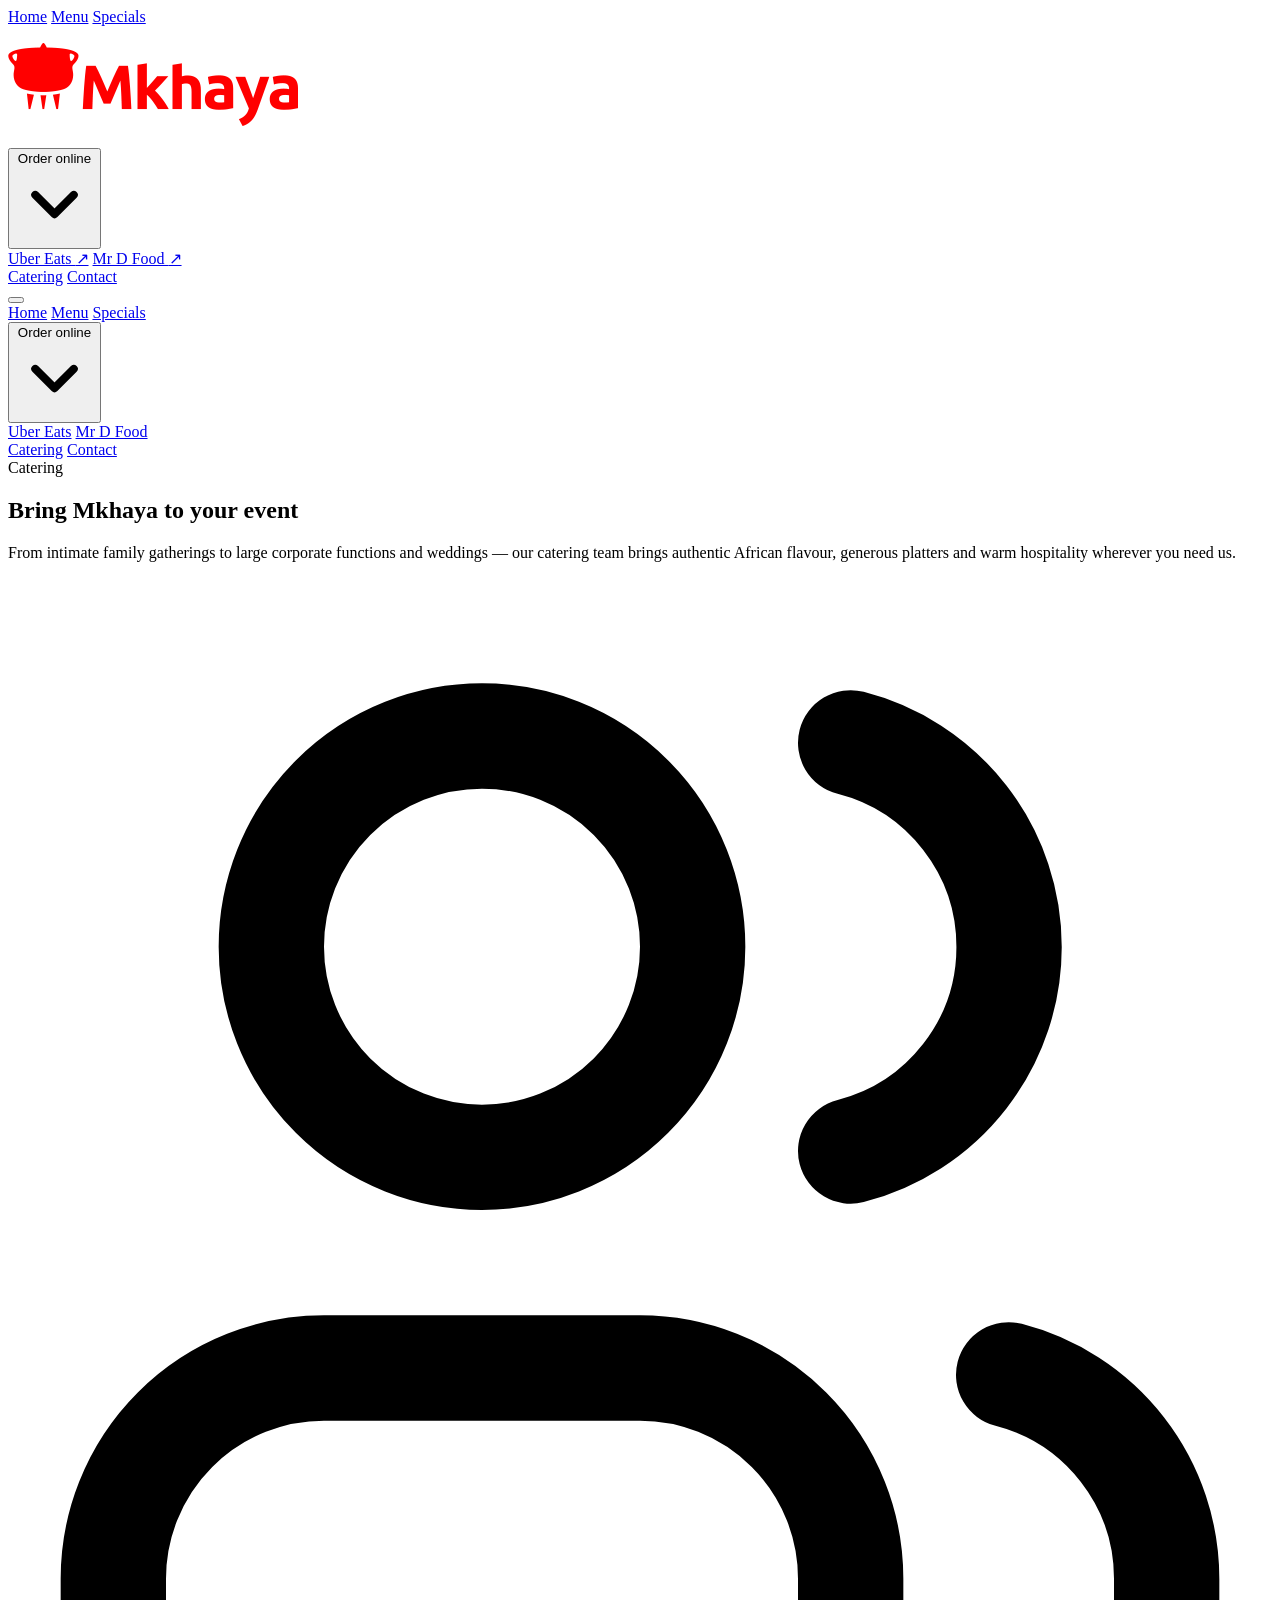
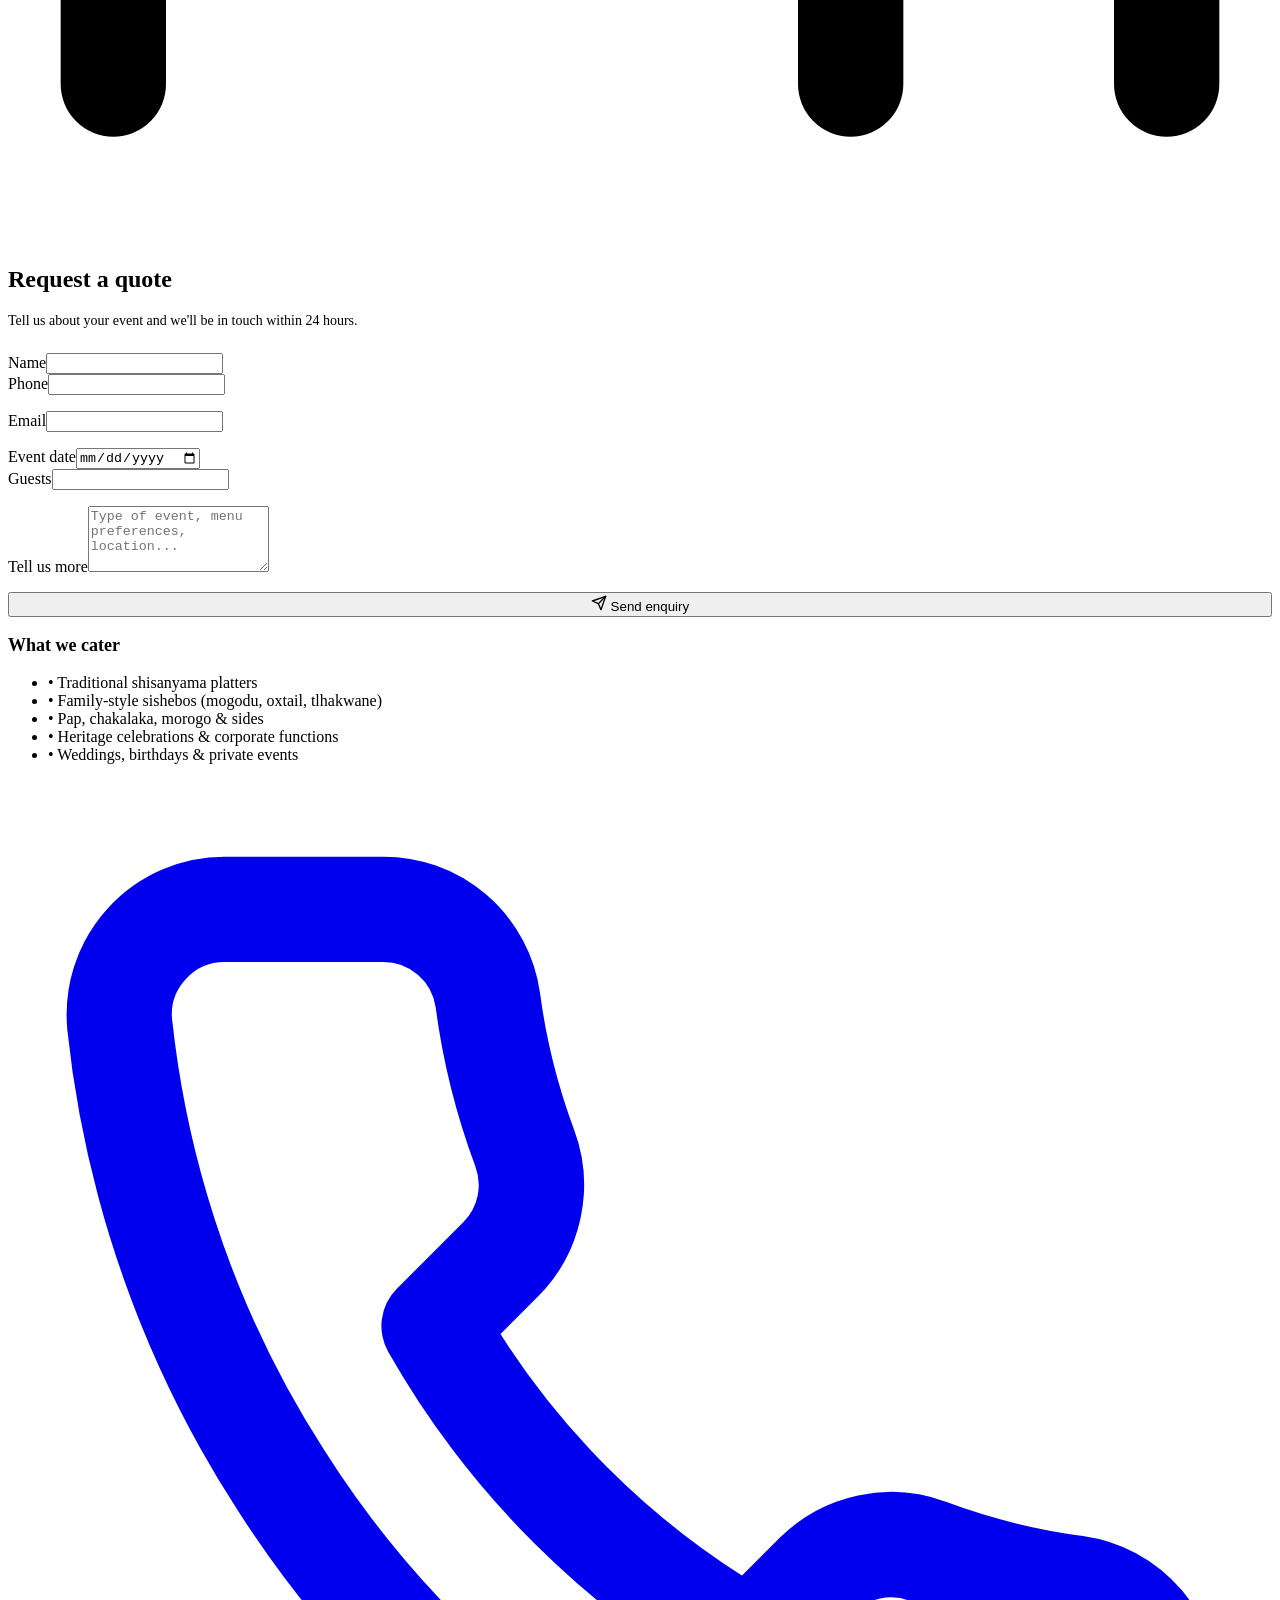
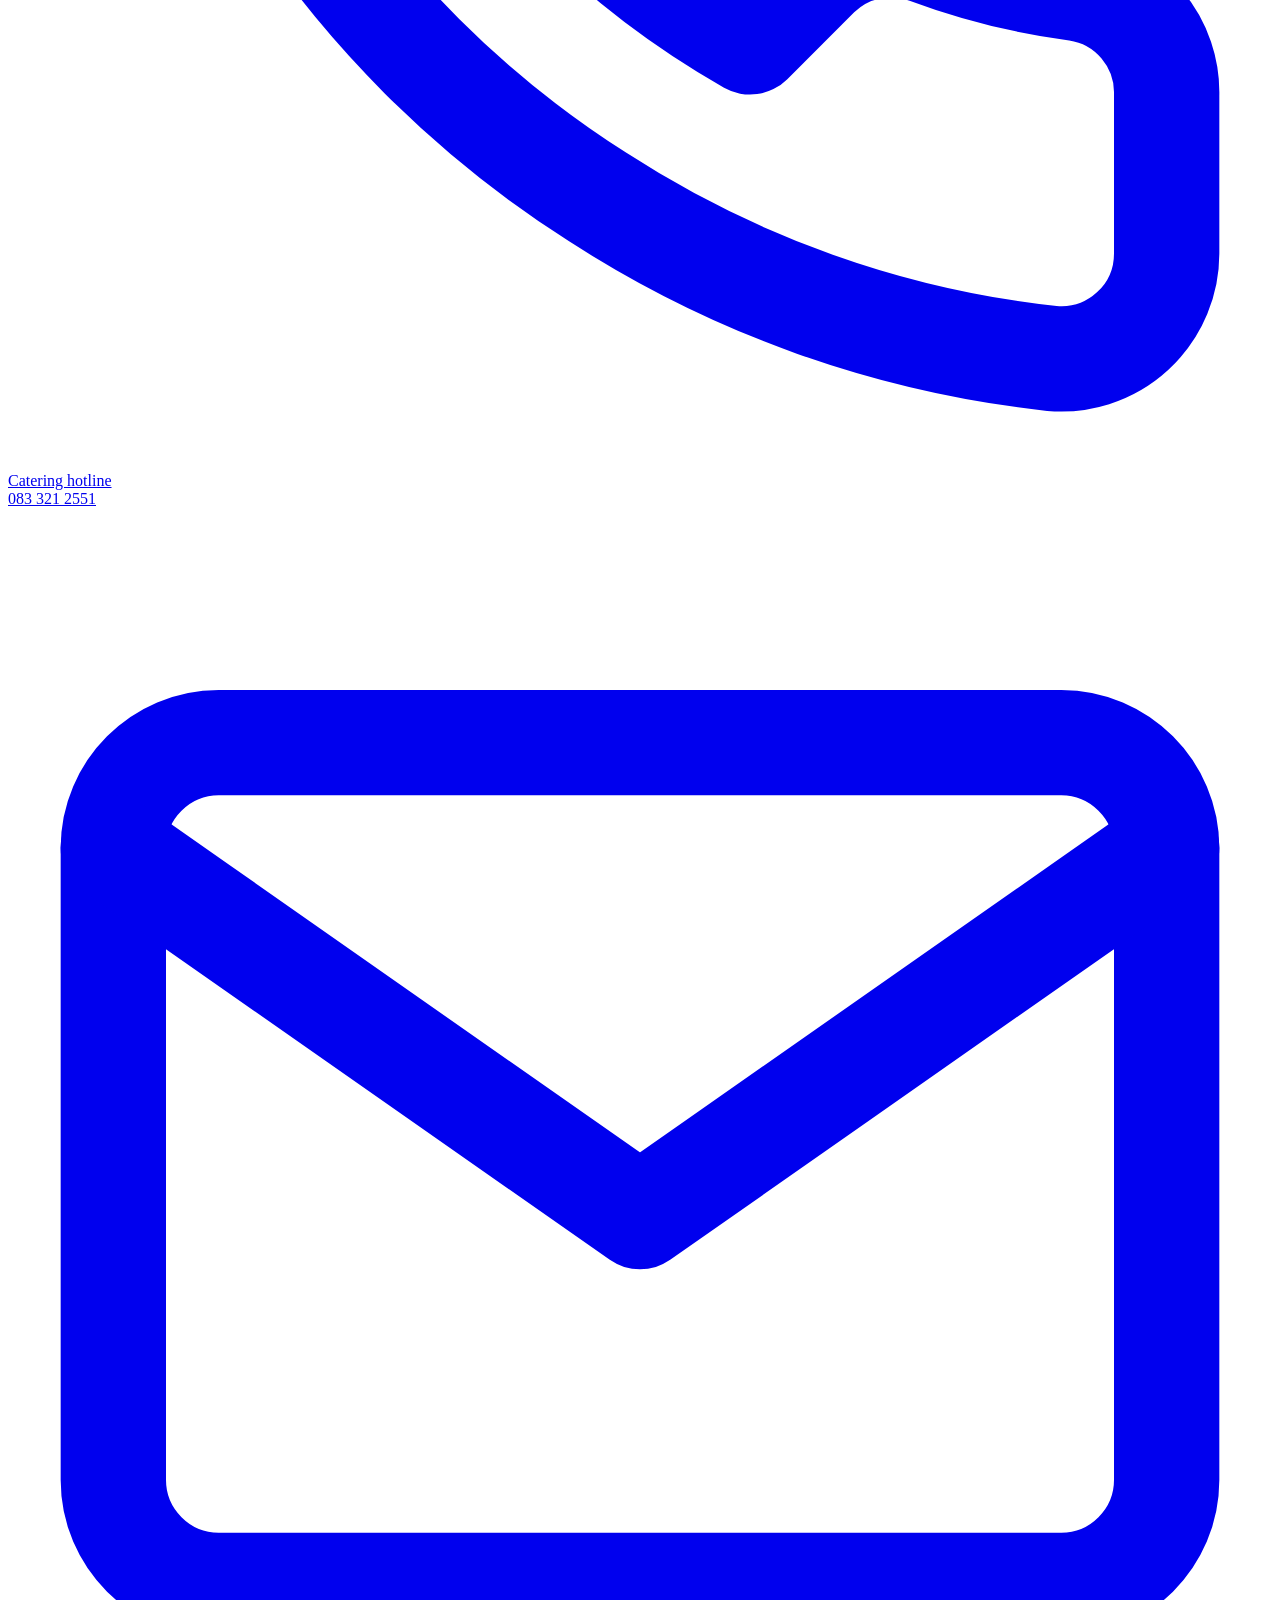
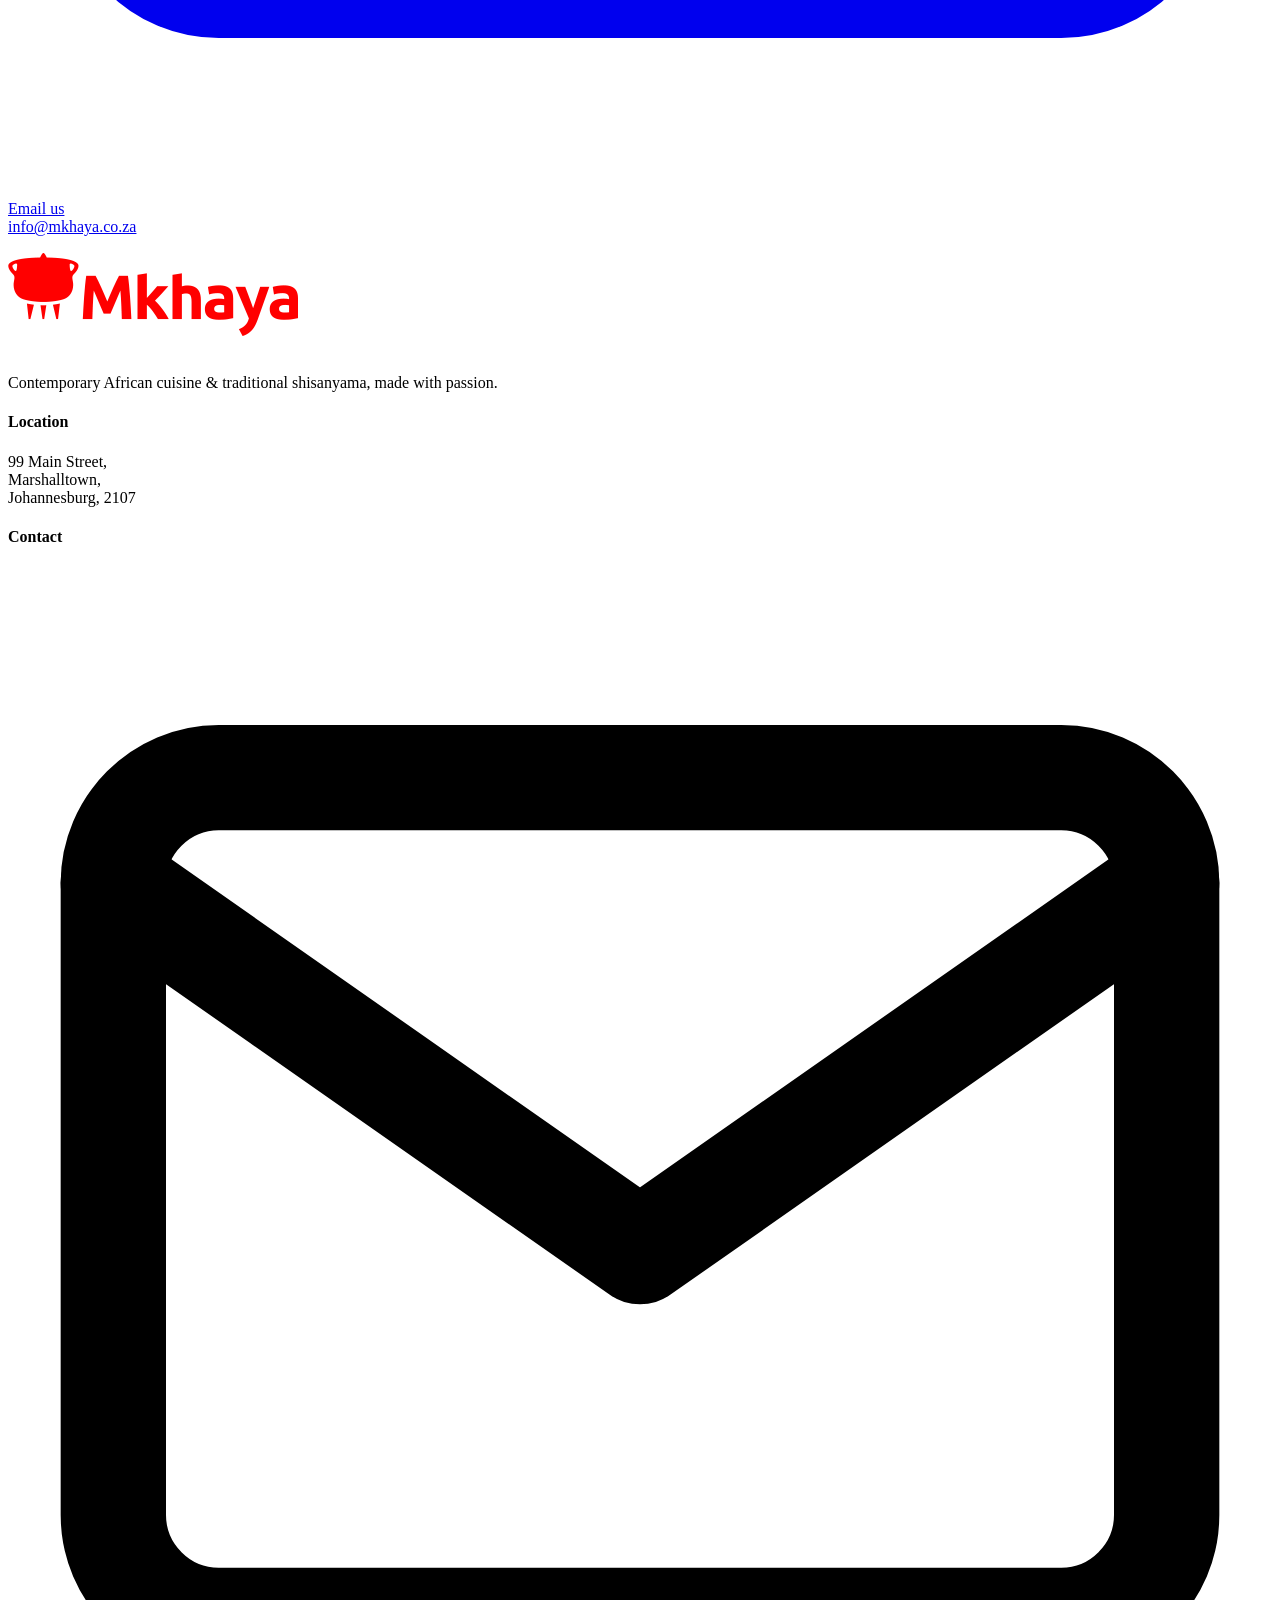
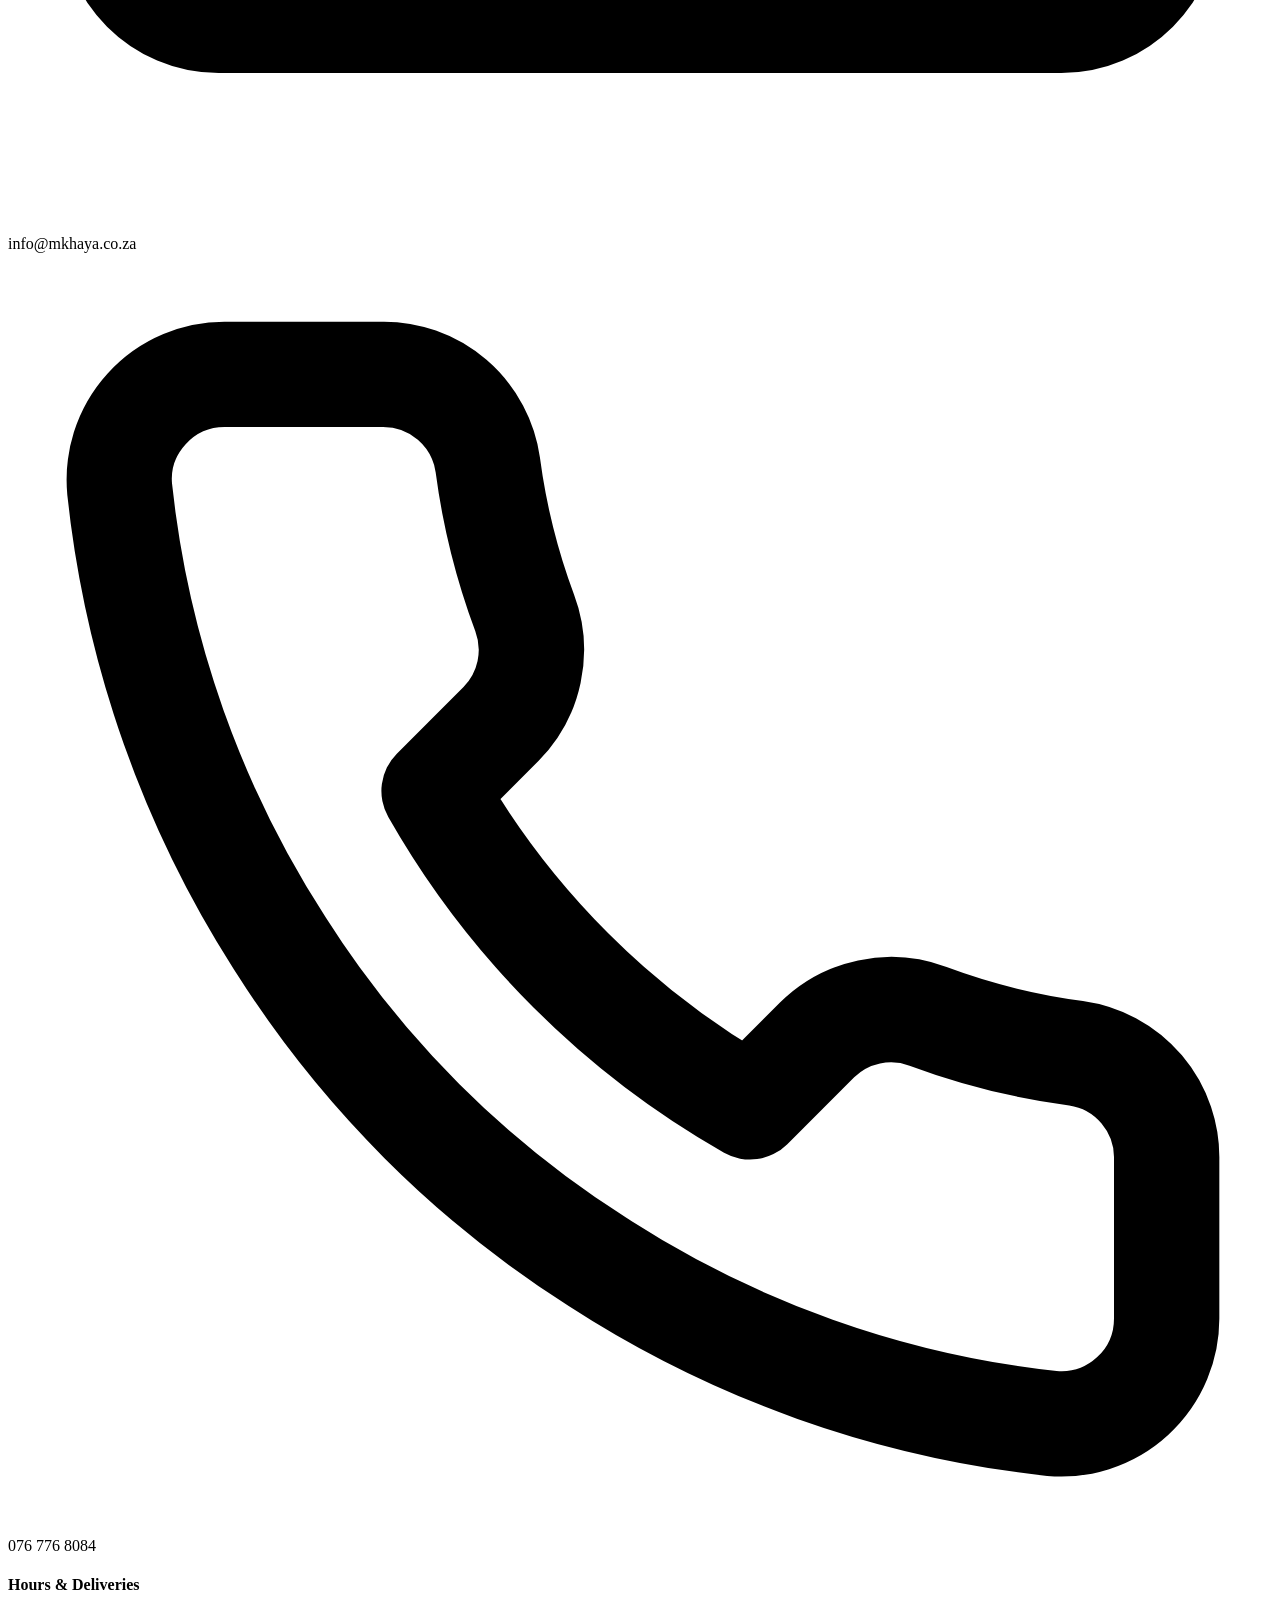
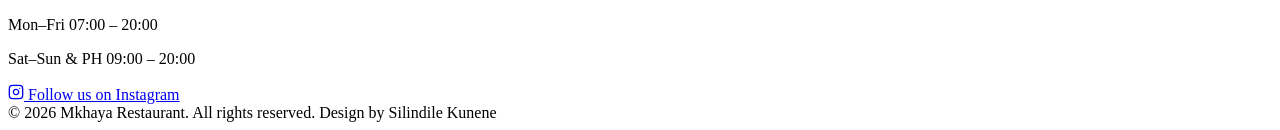
==== catering.html @ 0541dc21 "Add files via upload" ====
<!doctype html>
<html lang="en">
<head>
<meta charset="utf-8" />
<meta name="viewport" content="width=device-width, initial-scale=1" />
<title>Catering — Mkhaya African Cuisine & Grill | Johannesburg</title>
<meta name="description" content="Authentic African catering for weddings, corporate events and family celebrations in Johannesburg. Shisanyama platters and family favourites." />
<meta property="og:title" content="Catering — Mkhaya African Cuisine & Grill | Johannesburg" />
<meta property="og:description" content="Authentic African catering for weddings, corporate events and family celebrations in Johannesburg. Shisanyama platters and family favourites." />
<meta property="og:type" content="website" />
<meta property="og:image" content="images/logo.png" />
<meta property="og:url" content="https://mkhaya-flavor-fusion.lovable.app/catering" />
<meta property="og:image" content="https://mkhaya-flavor-fusion.lovable.app/images/hero.jpg" />
<meta name="twitter:card" content="summary_large_image" />
<meta name="twitter:title" content="Catering — Mkhaya African Cuisine & Grill | Johannesburg" />
<meta name="twitter:description" content="Authentic African catering for weddings, corporate events and family celebrations in Johannesburg." />
<meta name="twitter:image" content="https://mkhaya-flavor-fusion.lovable.app/images/hero.jpg" />
<link rel="canonical" href="https://mkhaya-flavor-fusion.lovable.app/catering" />
<link rel="icon" href="images/logo.png" />
<link rel="preconnect" href="https://fonts.googleapis.com" />
<link rel="preconnect" href="https://fonts.gstatic.com" crossorigin />
<link rel="stylesheet" href="https://fonts.googleapis.com/css2?family=Fraunces:opsz,wght@9..144,500;9..144,700;9..144,900&family=Inter:wght@400;500;600;700&display=swap" />
<link rel="stylesheet" href="css/styles.css" />
</head>
<body>

<!-- ============== HEADER ============== -->
<header class="header">
  <nav class="nav" aria-label="Primary">
    <div class="nav-side">
      <a class="nav-link" href="index.html">Home</a>
      <a class="nav-link" href="menu.html">Menu</a>
      <a class="nav-link" href="specials.html">Specials</a>
    </div>
    <a class="nav-logo" href="index.html" aria-label="Mkhaya home">
      <img src="images/logo.png" alt="Mkhaya African Cuisine & Grill" />
    </a>
    <div class="nav-side right">
      <div class="dropdown">
        <button class="dropdown-toggle" aria-haspopup="true" aria-expanded="false">
          Order online
          <svg class="chev" viewBox="0 0 24 24" fill="none" stroke="currentColor" stroke-width="2.5" stroke-linecap="round" stroke-linejoin="round"><polyline points="6 9 12 15 18 9"/></svg>
        </button>
        <div class="dropdown-menu">
          <div class="dropdown-inner">
            <a href="https://www.ubereats.com/" target="_blank" rel="noopener">Uber Eats <span>↗</span></a>
            <a href="https://mrdfood.com/" target="_blank" rel="noopener">Mr D Food <span>↗</span></a>
          </div>
        </div>
      </div>
      <a class="nav-link" href="catering.html">Catering</a>
      <a class="nav-link" href="contact.html">Contact</a>
    </div>
    <button class="hamburger" aria-label="Menu" aria-expanded="false"><span></span><span></span><span></span></button>
  </nav>
  <div class="mobile-menu">
    <a href="index.html">Home</a>
    <a href="menu.html">Menu</a>
    <a href="specials.html">Specials</a>
    <div class="dropdown">
      <button class="dropdown-toggle no-close">Order online <svg class="chev" viewBox="0 0 24 24" fill="none" stroke="currentColor" stroke-width="2.5" stroke-linecap="round" stroke-linejoin="round"><polyline points="6 9 12 15 18 9"/></svg></button>
      <div class="dropdown-menu-mobile">
        <a href="https://www.ubereats.com/" target="_blank" rel="noopener">Uber Eats</a>
        <a href="https://mrdfood.com/" target="_blank" rel="noopener">Mr D Food</a>
      </div>
    </div>
    <a href="catering.html">Catering</a>
    <a href="contact.html">Contact</a>
  </div>
</header>

<main class="page-enter">

  <section class="page-section">
    <div class="container-md">
      <div class="page-head">
        <span class="eyebrow">Catering</span>
        <h1>Bring Mkhaya to <span class="text-gradient-ember">your event</span></h1>
        <p>From intimate family gatherings to large corporate functions and weddings — our catering team brings authentic African flavour, generous platters and warm hospitality wherever you need us.</p>
      </div>

      <div class="catering-grid">
        <div class="cat-form-card">
          <svg class="head-icon" viewBox="0 0 24 24" fill="none" stroke="currentColor" stroke-width="2" stroke-linecap="round" stroke-linejoin="round"><path d="M16 21v-2a4 4 0 0 0-4-4H6a4 4 0 0 0-4 4v2"/><circle cx="9" cy="7" r="4"/><path d="M22 21v-2a4 4 0 0 0-3-3.87"/><path d="M16 3.13a4 4 0 0 1 0 7.75"/></svg>
          <h2>Request a quote</h2>
          <p class="muted" style="margin-top:.5rem;font-size:.875rem">Tell us about your event and we'll be in touch within 24 hours.</p>
          <form id="catering-form" style="margin-top:1.5rem;display:grid;gap:1rem">
            <div class="form-row cols-2">
              <div class="form-field"><label for="name">Name</label><input id="name" name="name" required /></div>
              <div class="form-field"><label for="phone">Phone</label><input id="phone" name="phone" type="tel" required /></div>
            </div>
            <div class="form-field"><label for="email">Email</label><input id="email" name="email" type="email" required /></div>
            <div class="form-row cols-2">
              <div class="form-field"><label for="date">Event date</label><input id="date" name="date" type="date" /></div>
              <div class="form-field"><label for="guests">Guests</label><input id="guests" name="guests" type="number" min="1" /></div>
            </div>
            <div class="form-field"><label for="message">Tell us more</label><textarea id="message" name="message" rows="4" placeholder="Type of event, menu preferences, location..."></textarea></div>
            <button class="btn btn-accent" type="submit" style="width:100%">
              <svg width="16" height="16" viewBox="0 0 24 24" fill="none" stroke="currentColor" stroke-width="2" stroke-linecap="round" stroke-linejoin="round"><line x1="22" y1="2" x2="11" y2="13"/><polygon points="22 2 15 22 11 13 2 9 22 2"/></svg>
              Send enquiry
            </button>
          </form>
        </div>

        <div style="display:grid;gap:1.5rem">
          <div class="cat-info-card">
            <h3 style="font-size:1.125rem;font-weight:700">What we cater</h3>
            <ul>
              <li>• Traditional shisanyama platters</li>
              <li>• Family-style sishebos (mogodu, oxtail, tlhakwane)</li>
              <li>• Pap, chakalaka, morogo & sides</li>
              <li>• Heritage celebrations & corporate functions</li>
              <li>• Weddings, birthdays & private events</li>
            </ul>
          </div>
          <a class="cat-link-card dark" href="tel:+27833212551">
            <svg viewBox="0 0 24 24" fill="none" stroke="currentColor" stroke-width="2" stroke-linecap="round" stroke-linejoin="round"><path d="M22 16.92v3a2 2 0 0 1-2.18 2 19.79 19.79 0 0 1-8.63-3.07 19.5 19.5 0 0 1-6-6 19.79 19.79 0 0 1-3.07-8.67A2 2 0 0 1 4.11 2h3a2 2 0 0 1 2 1.72 12.84 12.84 0 0 0 .7 2.81 2 2 0 0 1-.45 2.11L8.09 9.91a16 16 0 0 0 6 6l1.27-1.27a2 2 0 0 1 2.11-.45 12.84 12.84 0 0 0 2.81.7A2 2 0 0 1 22 16.92z"/></svg>
            <div><div class="lab">Catering hotline</div><div class="val">083 321 2551</div></div>
          </a>
          <a class="cat-link-card light" href="mailto:info@mkhaya.co.za">
            <svg viewBox="0 0 24 24" fill="none" stroke="currentColor" stroke-width="2" stroke-linecap="round" stroke-linejoin="round"><path d="M4 4h16c1.1 0 2 .9 2 2v12c0 1.1-.9 2-2 2H4c-1.1 0-2-.9-2-2V6c0-1.1.9-2 2-2z"/><polyline points="22,6 12,13 2,6"/></svg>
            <div><div class="lab muted">Email us</div><div class="val">info@mkhaya.co.za</div></div>
          </a>
        </div>
      </div>
    </div>
  </section>

</main>

<!-- ============== FOOTER ============== -->
<footer class="footer">
  <div class="container">
    <div class="footer-grid">
      <div>
        <img class="logo-img" src="images/logo.png" alt="Mkhaya" />
        <p style="margin-top:1rem">Contemporary African cuisine & traditional shisanyama, made with passion.</p>
      </div>
      <div>
        <h4>Location</h4>
        <p>99 Main Street,<br />Marshalltown,<br />Johannesburg, 2107</p>
      </div>
      <div>
        <h4>Contact</h4>
        <p class="info-line"><svg viewBox="0 0 24 24" fill="none" stroke="currentColor" stroke-width="2" stroke-linecap="round" stroke-linejoin="round"><path d="M4 4h16c1.1 0 2 .9 2 2v12c0 1.1-.9 2-2 2H4c-1.1 0-2-.9-2-2V6c0-1.1.9-2 2-2z"/><polyline points="22,6 12,13 2,6"/></svg><span>info@mkhaya.co.za</span></p>
        <p class="info-line"><svg viewBox="0 0 24 24" fill="none" stroke="currentColor" stroke-width="2" stroke-linecap="round" stroke-linejoin="round"><path d="M22 16.92v3a2 2 0 0 1-2.18 2 19.79 19.79 0 0 1-8.63-3.07 19.5 19.5 0 0 1-6-6 19.79 19.79 0 0 1-3.07-8.67A2 2 0 0 1 4.11 2h3a2 2 0 0 1 2 1.72 12.84 12.84 0 0 0 .7 2.81 2 2 0 0 1-.45 2.11L8.09 9.91a16 16 0 0 0 6 6l1.27-1.27a2 2 0 0 1 2.11-.45 12.84 12.84 0 0 0 2.81.7A2 2 0 0 1 22 16.92z"/></svg><span>076 776 8084</span></p>
      </div>
      <div>
        <h4>Hours & Deliveries</h4>
        <p>Mon–Fri 07:00 – 20:00</p>
        <p>Sat–Sun & PH 09:00 – 20:00</p>
        <a class="ig" href="https://instagram.com" target="_blank" rel="noopener"><svg width="16" height="16" viewBox="0 0 24 24" fill="none" stroke="currentColor" stroke-width="2" stroke-linecap="round" stroke-linejoin="round"><rect x="2" y="2" width="20" height="20" rx="5" ry="5"/><path d="M16 11.37A4 4 0 1 1 12.63 8 4 4 0 0 1 16 11.37z"/><line x1="17.5" y1="6.5" x2="17.51" y2="6.5"/></svg> Follow us on Instagram</a>
      </div>
    </div>
  </div>
  <div class="footer-bottom">
    <div class="container">
      <div class="row">
        <span>© 2026 Mkhaya Restaurant. All rights reserved.</span>
        <span>Design by Silindile Kunene</span>
      </div>
    </div>
  </div>
</footer>

<script src="js/main.js"></script>
</body>
</html>
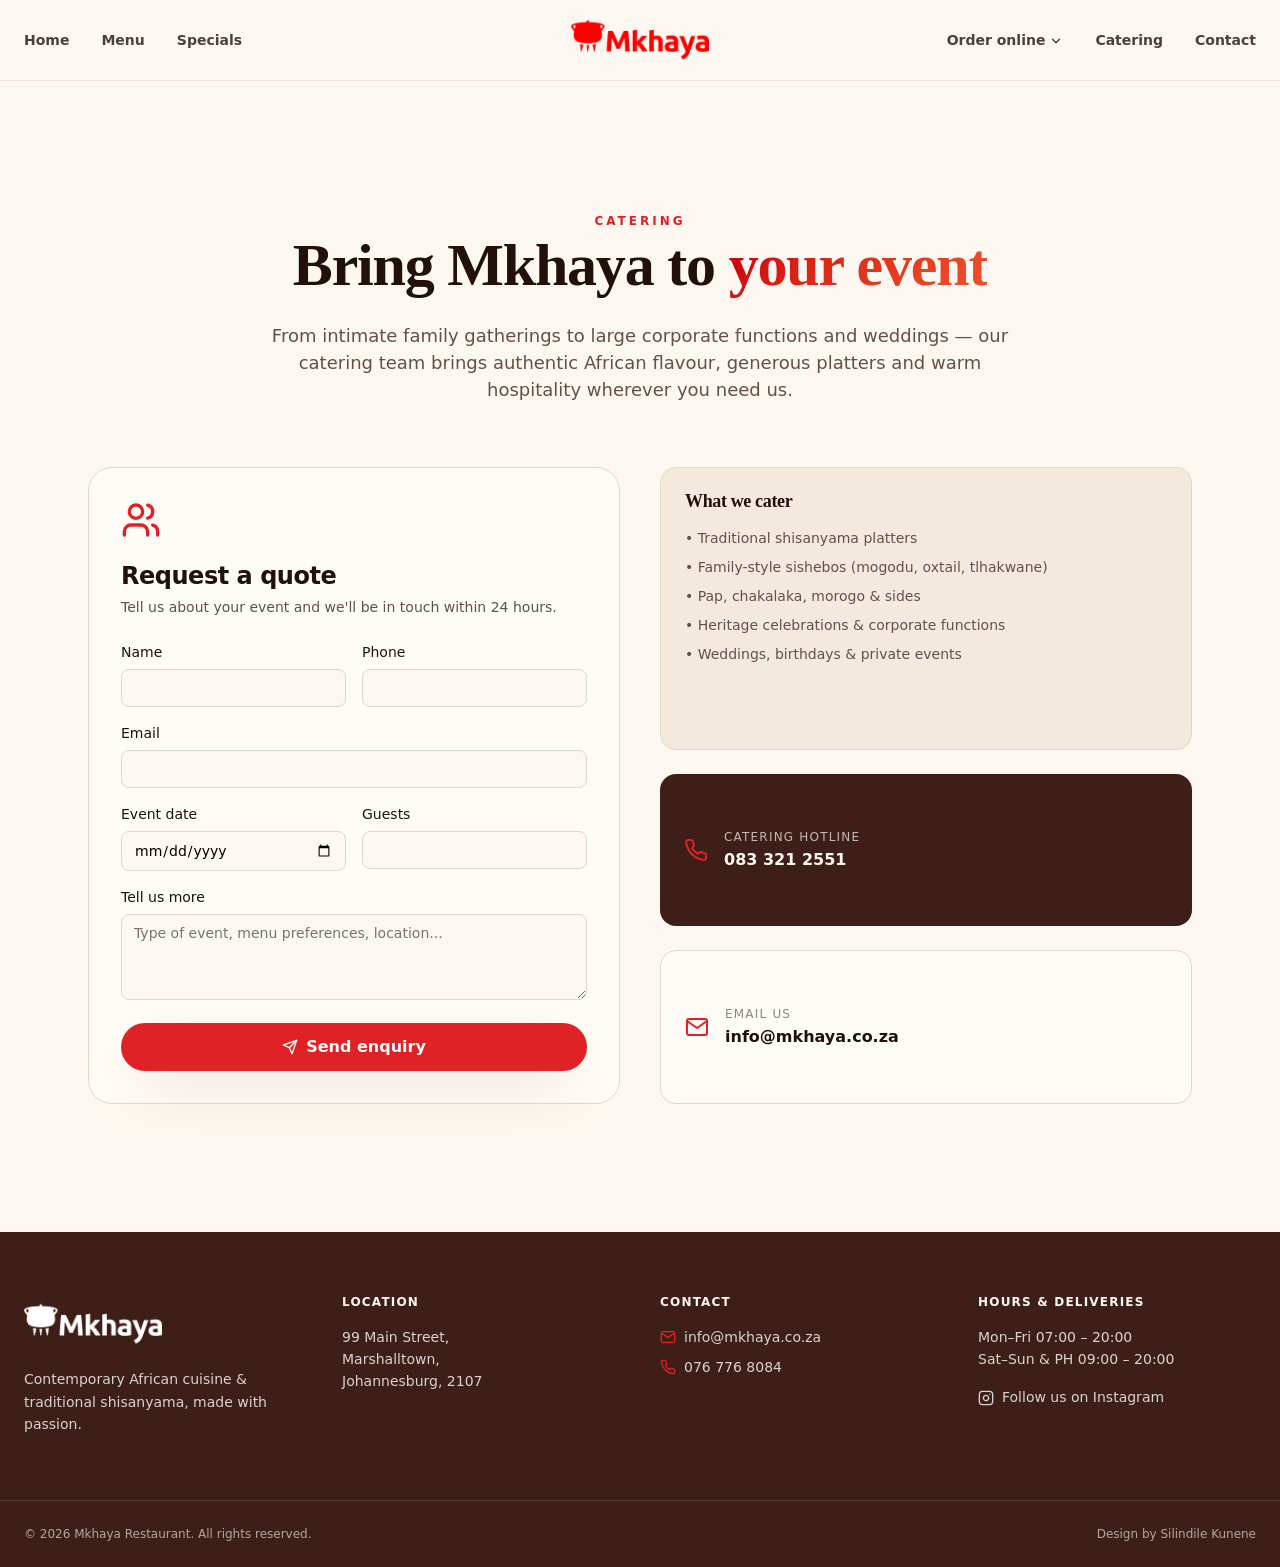
==== commit 4442e127: "Update stylesheet and script paths in catering.html" ====
--- a/catering.html
+++ b/catering.html
@@ -20,7 +20,7 @@
 <link rel="preconnect" href="https://fonts.googleapis.com" />
 <link rel="preconnect" href="https://fonts.gstatic.com" crossorigin />
 <link rel="stylesheet" href="https://fonts.googleapis.com/css2?family=Fraunces:opsz,wght@9..144,500;9..144,700;9..144,900&family=Inter:wght@400;500;600;700&display=swap" />
-<link rel="stylesheet" href="css/styles.css" />
+<link rel="stylesheet" href="styles.css" />
 </head>
 <body>
 
@@ -163,6 +163,6 @@
   </div>
 </footer>
 
-<script src="js/main.js"></script>
+<script src="main.js"></script>
 </body>
 </html>
--- a/styles.css
+++ b/styles.css
@@ -0,0 +1,316 @@
+/* Mkhaya African Cuisine & Grill — Static Stylesheet */
+:root {
+  --background: oklch(0.98 0.01 70);
+  --foreground: oklch(0.20 0.03 40);
+  --card: oklch(0.99 0.008 70);
+  --primary: oklch(0.28 0.05 35);
+  --primary-foreground: oklch(0.98 0.01 80);
+  --secondary: oklch(0.94 0.02 70);
+  --muted: oklch(0.95 0.015 70);
+  --muted-foreground: oklch(0.45 0.03 50);
+  --accent: oklch(0.58 0.22 27);
+  --accent-foreground: oklch(0.99 0.005 80);
+  --border: oklch(0.88 0.02 70);
+  --ember: oklch(0.58 0.22 27);
+  --gold: oklch(0.72 0.18 50);
+  --gradient-ember: linear-gradient(135deg, oklch(0.52 0.22 27), oklch(0.65 0.20 35));
+  --shadow-warm: 0 20px 60px -20px oklch(0.30 0.10 40 / 0.45);
+  --radius: 0.75rem;
+  --font-display: "Fraunces", Georgia, serif;
+  --font-sans: "Inter", system-ui, -apple-system, sans-serif;
+}
+
+* { box-sizing: border-box; margin: 0; padding: 0; border: 0 solid var(--border); }
+html { scroll-behavior: smooth; }
+body {
+  background: var(--background);
+  color: var(--foreground);
+  font-family: var(--font-sans);
+  font-feature-settings: "ss01", "cv11";
+  line-height: 1.5;
+  -webkit-font-smoothing: antialiased;
+}
+img { max-width: 100%; display: block; }
+a { color: inherit; text-decoration: none; }
+button { font: inherit; cursor: pointer; background: none; color: inherit; }
+ul { list-style: none; }
+h1, h2, h3, h4 { font-family: var(--font-display); letter-spacing: -0.02em; line-height: 1.1; font-weight: 900; }
+
+/* Layout helpers */
+.container { max-width: 80rem; margin: 0 auto; padding: 0 1.5rem; }
+.container-sm { max-width: 64rem; margin: 0 auto; padding: 0 1.5rem; }
+.container-md { max-width: 72rem; margin: 0 auto; padding: 0 1.5rem; }
+.text-center { text-align: center; }
+.eyebrow { font-size: .75rem; text-transform: uppercase; letter-spacing: .25em; color: var(--accent); font-weight: 600; }
+.muted { color: var(--muted-foreground); }
+.text-gradient-ember {
+  background: var(--gradient-ember);
+  -webkit-background-clip: text; background-clip: text; color: transparent;
+}
+.shadow-warm { box-shadow: var(--shadow-warm); }
+
+/* Buttons */
+.btn {
+  display: inline-flex; align-items: center; justify-content: center; gap: .5rem;
+  height: 3rem; padding: 0 2rem; border-radius: 9999px;
+  font-size: 1rem; font-weight: 600; transition: all .25s ease;
+  white-space: nowrap;
+}
+.btn-accent { background: var(--accent); color: var(--accent-foreground); box-shadow: var(--shadow-warm); }
+.btn-accent:hover { background: oklch(0.55 0.22 27); transform: translateY(-1px); }
+.btn-outline { background: rgba(255,255,255,.05); border: 1px solid rgba(255,255,255,.4); color: #fff; }
+.btn-outline:hover { background: rgba(255,255,255,.15); }
+.btn-outline-dark { background: transparent; border: 1px solid var(--border); color: var(--foreground); }
+.btn-outline-dark:hover { background: var(--secondary); }
+
+/* Header / Nav */
+.header {
+  position: fixed; top: 0; left: 0; right: 0; z-index: 50;
+  background: oklch(0.98 0.01 70 / 0.85);
+  backdrop-filter: blur(12px);
+  border-bottom: 1px solid oklch(0.88 0.02 70 / 0.5);
+}
+.nav {
+  max-width: 80rem; margin: 0 auto; padding: 0 1.5rem;
+  height: 5rem; display: flex; align-items: center; justify-content: space-between;
+}
+.nav-side { display: none; align-items: center; gap: 2rem; flex: 1; }
+.nav-side.right { justify-content: flex-end; }
+.nav-link { font-size: .875rem; font-weight: 600; color: oklch(0.20 0.03 40 / 0.8); transition: color .2s; }
+.nav-link:hover, .nav-link.active { color: var(--accent); }
+.nav-logo img { height: 3rem; width: auto; }
+
+/* Order online dropdown */
+.dropdown { position: relative; }
+.dropdown-toggle { display: inline-flex; align-items: center; gap: .25rem; font-size: .875rem; font-weight: 600; color: oklch(0.20 0.03 40 / 0.8); transition: color .2s; }
+.dropdown-toggle:hover { color: var(--accent); }
+.dropdown-toggle .chev { transition: transform .3s; width: 14px; height: 14px; }
+.dropdown.open .dropdown-toggle .chev { transform: rotate(180deg); }
+.dropdown-menu {
+  position: absolute; right: 0; top: 100%; padding-top: .75rem; width: 13rem;
+  opacity: 0; transform: translateY(-.5rem); pointer-events: none;
+  transition: opacity .3s, transform .3s;
+}
+.dropdown.open .dropdown-menu, .dropdown:hover .dropdown-menu { opacity: 1; transform: none; pointer-events: auto; }
+.dropdown-inner { background: var(--background); border: 1px solid var(--border); border-radius: .75rem; box-shadow: var(--shadow-warm); overflow: hidden; }
+.dropdown-inner a { display: flex; justify-content: space-between; align-items: center; padding: .75rem 1rem; font-size: .875rem; font-weight: 500; transition: background .2s, color .2s; }
+.dropdown-inner a:hover { background: var(--accent); color: var(--accent-foreground); }
+.dropdown-inner a span { font-size: .75rem; opacity: .6; }
+
+/* Mobile nav */
+.hamburger { display: inline-flex; flex-direction: column; gap: 6px; padding: .5rem; }
+.hamburger span { display: block; width: 24px; height: 2px; background: var(--foreground); transition: transform .3s, opacity .3s; }
+.hamburger.open span:nth-child(1) { transform: translateY(8px) rotate(45deg); }
+.hamburger.open span:nth-child(2) { opacity: 0; }
+.hamburger.open span:nth-child(3) { transform: translateY(-8px) rotate(-45deg); }
+.mobile-menu { display: none; border-top: 1px solid var(--border); background: var(--background); padding: 1rem 1.5rem; }
+.mobile-menu.open { display: block; animation: fade-up .4s ease both; }
+.mobile-menu a, .mobile-menu .dropdown-toggle { display: block; padding: .5rem 0; font-size: .9rem; font-weight: 500; }
+.mobile-menu .dropdown-menu-mobile { display: none; padding-left: 1rem; margin-top: .25rem; }
+.mobile-menu .dropdown.open .dropdown-menu-mobile { display: block; }
+.mobile-menu .dropdown-menu-mobile a { color: oklch(0.45 0.03 50); font-size: .85rem; }
+
+/* Main offset */
+main { padding-top: 5rem; }
+main.no-pad { padding-top: 0; } /* Hero handles its own */
+
+/* Hero */
+.hero {
+  position: relative; min-height: 100vh; display: flex; align-items: center; justify-content: center;
+  overflow: hidden; padding: 5rem 1.5rem 3rem; text-align: center; color: #fff;
+}
+.hero-bg { position: absolute; inset: 0; width: 100%; height: 100%; object-fit: cover; z-index: 0; }
+.hero-overlay { position: absolute; inset: 0; background: linear-gradient(180deg, rgba(0,0,0,.6), rgba(0,0,0,.45) 50%, rgba(0,0,0,.85)); z-index: 1; }
+.hero-inner { position: relative; z-index: 2; max-width: 64rem; animation: fade-up .8s ease-out both; }
+.hero-logo { height: 5rem; width: auto; margin: 0 auto 1.5rem; filter: drop-shadow(0 4px 20px rgba(0,0,0,.4)); }
+.hero h1 { font-size: clamp(2.25rem, 5vw, 4.5rem); }
+.hero p { margin: 1.5rem auto 0; max-width: 36rem; font-size: 1.05rem; color: rgba(255,255,255,.85); }
+.hero-cta { margin-top: 2.5rem; display: flex; flex-wrap: wrap; gap: 1rem; justify-content: center; }
+
+/* Section base */
+section { padding: 6rem 1.5rem; }
+.section-head { max-width: 36rem; margin: 0 auto; text-align: center; }
+.section-head h2 { font-size: clamp(2rem, 4vw, 3rem); margin-top: .75rem; font-weight: 700; }
+.section-head p { margin-top: 1rem; font-size: 1.125rem; color: var(--muted-foreground); }
+
+/* Cards grid */
+.cards-grid { margin-top: 4rem; display: grid; grid-template-columns: 1fr; gap: 1.5rem; }
+.card {
+  padding: 2rem; border-radius: 1rem; background: var(--card);
+  border: 1px solid var(--border);
+}
+.card-icon { width: 3rem; height: 3rem; border-radius: .75rem; background: oklch(0.58 0.22 27 / .1); color: var(--accent); display: grid; place-items: center; transition: background .25s, color .25s; }
+.card:hover .card-icon { background: var(--accent); color: var(--accent-foreground); }
+.card h3 { margin-top: 1.25rem; font-size: 1.25rem; font-family: var(--font-sans); font-weight: 700; letter-spacing: -.01em; }
+.card p { margin-top: .5rem; color: var(--muted-foreground); line-height: 1.6; }
+
+/* Why Us */
+.why { background: var(--primary); color: var(--primary-foreground); position: relative; overflow: hidden; }
+.why-bg { position: absolute; inset: 0; opacity: .1; background-image: radial-gradient(circle at 20% 30%, var(--ember) 0, transparent 40%), radial-gradient(circle at 80% 70%, var(--gold) 0, transparent 40%); }
+.why-grid { position: relative; display: grid; grid-template-columns: 1fr; gap: 4rem; align-items: center; }
+.why-text .eyebrow { color: oklch(0.78 0.14 60); }
+.why-text h2 { margin-top: .75rem; font-size: clamp(2rem, 4vw, 3rem); font-weight: 700; }
+.why-text p { margin-top: 1.5rem; color: rgba(255,255,255,.8); font-size: 1.125rem; line-height: 1.6; }
+.why-points { display: grid; grid-template-columns: 1fr; gap: 1.25rem; }
+.why-point { padding: 1.5rem; border-radius: 1rem; border: 1px solid rgba(255,255,255,.15); background: rgba(255,255,255,.05); backdrop-filter: blur(8px); transition: transform .3s, box-shadow .3s; }
+.why-point:hover { transform: translateY(-4px); }
+.why-point .num { font-family: var(--font-display); font-size: 1.875rem; font-weight: 900; color: var(--accent); }
+.why-point h3 { margin-top: .75rem; font-size: 1.125rem; font-family: var(--font-sans); font-weight: 700; }
+.why-point p { margin-top: .5rem; font-size: .875rem; color: rgba(255,255,255,.75); line-height: 1.6; }
+
+/* Gallery */
+.gallery-grid { margin-top: 3.5rem; display: grid; grid-template-columns: repeat(2, 1fr); grid-auto-rows: 180px; gap: 1rem; }
+.gallery-item { position: relative; overflow: hidden; border-radius: 1rem; }
+.gallery-item img { position: absolute; inset: 0; width: 100%; height: 100%; object-fit: cover; transition: transform .7s; }
+.gallery-item:hover img { transform: scale(1.1); }
+.gallery-item::after { content: ""; position: absolute; inset: 0; background: linear-gradient(to top, rgba(0,0,0,.6), transparent); opacity: 0; transition: opacity .3s; }
+.gallery-item:hover::after { opacity: 1; }
+
+/* Reviews */
+.reviews-section { background: var(--secondary); }
+.reviews-grid { margin-top: 3.5rem; display: grid; grid-template-columns: 1fr; gap: 1.5rem; }
+.review { padding: 2rem; border-radius: 1rem; background: var(--card); border: 1px solid var(--border); box-shadow: 0 1px 2px rgba(0,0,0,.04); transition: transform .3s, box-shadow .3s; }
+.review:hover { transform: translateY(-4px); box-shadow: var(--shadow-warm); }
+.stars { display: flex; gap: .25rem; color: var(--accent); }
+.stars svg { width: 1rem; height: 1rem; }
+.review blockquote { margin-top: 1rem; line-height: 1.6; }
+.review figcaption { margin-top: 1.5rem; display: flex; align-items: center; gap: .75rem; }
+.review-avatar { width: 2.5rem; height: 2.5rem; border-radius: 9999px; background: var(--accent); color: var(--accent-foreground); display: grid; place-items: center; font-weight: 700; }
+.review-name { font-weight: 600; font-size: .875rem; }
+.review-role { font-size: .75rem; color: var(--muted-foreground); }
+
+/* CTA */
+.cta { position: relative; overflow: hidden; color: #fff; text-align: center; }
+.cta-bg { position: absolute; inset: 0; width: 100%; height: 100%; object-fit: cover; }
+.cta-overlay { position: absolute; inset: 0; background: oklch(0.15 0.03 30 / 0.85); }
+.cta-inner { position: relative; max-width: 56rem; margin: 0 auto; }
+.cta-inner img.logo { height: 4rem; margin: 0 auto; }
+.cta h2 { margin-top: 1.5rem; font-size: clamp(2.25rem, 5vw, 3.75rem); }
+.cta p { margin-top: 1.5rem; font-size: 1.125rem; color: rgba(255,255,255,.85); max-width: 36rem; margin-left: auto; margin-right: auto; }
+.cta-info { margin-top: 3.5rem; display: grid; grid-template-columns: 1fr; gap: 1.5rem; text-align: left; }
+.cta-info-item { display: flex; gap: .75rem; padding: 1.25rem; border-radius: .75rem; background: rgba(255,255,255,.05); border: 1px solid rgba(255,255,255,.15); backdrop-filter: blur(8px); }
+.cta-info-item svg { width: 20px; height: 20px; color: var(--accent); flex-shrink: 0; margin-top: 2px; }
+.cta-info-item .lab { font-size: .75rem; text-transform: uppercase; letter-spacing: .1em; color: rgba(255,255,255,.6); }
+.cta-info-item .val { font-size: .875rem; font-weight: 600; margin-top: 2px; }
+
+/* Footer */
+.footer { background: var(--primary); color: rgba(255,255,255,.8); }
+.footer-grid { display: grid; grid-template-columns: 1fr; gap: 2.5rem; padding: 4rem 0; }
+.footer h4 { color: var(--primary-foreground); font-family: var(--font-sans); font-weight: 700; text-transform: uppercase; letter-spacing: .1em; font-size: .75rem; margin-bottom: 1rem; }
+.footer p, .footer a { font-size: .875rem; line-height: 1.6; }
+.footer .logo-img { height: 3.5rem; filter: brightness(0) invert(1); }
+.footer .info-line { display: flex; align-items: center; gap: .5rem; margin-top: .5rem; }
+.footer .info-line svg { width: 16px; height: 16px; color: var(--accent); }
+.footer .ig { display: inline-flex; align-items: center; gap: .5rem; margin-top: 1rem; transition: color .2s; }
+.footer .ig:hover { color: var(--accent); }
+.footer-bottom { border-top: 1px solid rgba(255,255,255,.1); }
+.footer-bottom .row { padding: 1.5rem 0; font-size: .75rem; color: rgba(255,255,255,.6); display: flex; flex-direction: column; gap: .5rem; justify-content: space-between; }
+
+/* ==== Page-specific (Menu, Specials, Catering, Contact) ==== */
+.page-section { padding: 6rem 1.5rem; }
+.page-head { max-width: 48rem; margin: 0 auto; text-align: center; }
+.page-head h1 { font-size: clamp(2.25rem, 5vw, 3.75rem); }
+.page-head p { margin-top: 1.5rem; font-size: 1.125rem; color: var(--muted-foreground); }
+
+/* Menu page */
+.menu-actions { margin-top: 2.5rem; display: flex; flex-wrap: wrap; gap: 1rem; justify-content: center; }
+.menu-preview { margin: 4rem auto 0; max-width: 32rem; aspect-ratio: 3/4; border-radius: 1.5rem; background: var(--card); border: 1px solid var(--border); box-shadow: var(--shadow-warm); display: grid; place-items: center; padding: 2.5rem; text-align: center; color: var(--muted-foreground); }
+.menu-preview svg { width: 48px; height: 48px; color: var(--accent); margin: 0 auto; }
+.menu-preview .pp { margin-top: 1rem; font-family: var(--font-display); font-size: 1.5rem; font-weight: 700; color: var(--foreground); }
+
+/* Specials */
+.specials-hero { background: var(--primary); color: var(--primary-foreground); position: relative; overflow: hidden; padding: 5rem 1.5rem; text-align: center; }
+.specials-hero .why-bg { opacity: .1; }
+.specials-hero .eyebrow { color: oklch(0.78 0.14 60); display: inline-flex; align-items: center; gap: .5rem; }
+.specials-hero h1 { font-size: clamp(2.25rem, 5vw, 3.75rem); margin-top: .75rem; }
+.specials-hero .lead { margin-top: 1.5rem; font-family: var(--font-display); font-size: clamp(1.5rem, 3vw, 2rem); font-weight: 700; }
+.specials-hero .sub { margin-top: .75rem; font-size: 1.125rem; color: rgba(255,255,255,.8); }
+.specials-grid { display: grid; grid-template-columns: repeat(2, 1fr); gap: 1.25rem; }
+.special-card { position: relative; overflow: hidden; border-radius: 1rem; background: var(--card); border: 1px solid var(--border); transition: transform .3s, box-shadow .3s; }
+.special-card:hover { transform: translateY(-4px); box-shadow: var(--shadow-warm); }
+.special-card .img-wrap { aspect-ratio: 1/1; overflow: hidden; }
+.special-card img { width: 100%; height: 100%; object-fit: cover; transition: transform .7s; }
+.special-card:hover img { transform: scale(1.1); }
+.special-tag { position: absolute; top: .75rem; left: .75rem; padding: .25rem .75rem; border-radius: 9999px; background: var(--accent); color: var(--accent-foreground); font-size: .75rem; font-weight: 700; text-transform: uppercase; letter-spacing: .05em; }
+.specials-note { margin: 4rem auto 0; max-width: 48rem; text-align: center; padding: 2.5rem; border-radius: 1.5rem; background: var(--secondary); border: 1px solid var(--border); }
+.specials-note .small { font-size: .875rem; color: var(--muted-foreground); font-style: italic; }
+.specials-note .big { margin-top: 1.5rem; font-size: 1.05rem; }
+
+/* Catering */
+.catering-grid { margin-top: 4rem; display: grid; grid-template-columns: 1fr; gap: 2.5rem; }
+.cat-form-card { padding: 2rem; border-radius: 1.5rem; background: var(--card); border: 1px solid var(--border); }
+.cat-form-card h2 { margin-top: 1rem; font-size: 1.5rem; font-family: var(--font-sans); font-weight: 700; }
+.cat-form-card svg.head-icon { width: 40px; height: 40px; color: var(--accent); }
+.form-row { display: grid; grid-template-columns: 1fr; gap: 1rem; }
+.form-field label { display: block; font-size: .875rem; font-weight: 500; margin-bottom: .375rem; }
+.form-field input, .form-field textarea { width: 100%; padding: .625rem .75rem; border-radius: .5rem; border: 1px solid var(--border); background: var(--background); font-family: inherit; font-size: .875rem; }
+.form-field input:focus, .form-field textarea:focus { outline: 2px solid var(--accent); outline-offset: 1px; }
+.form-success { margin-top: 2rem; padding: 1.5rem; border-radius: .75rem; background: oklch(0.58 0.22 27 / .1); }
+.cat-info-card { padding: 1.5rem; border-radius: 1rem; background: var(--secondary); border: 1px solid var(--border); }
+.cat-info-card ul { margin-top: 1rem; display: grid; gap: .5rem; font-size: .875rem; color: var(--muted-foreground); }
+.cat-link-card { display: flex; align-items: center; gap: 1rem; padding: 1.5rem; border-radius: 1rem; transition: transform .3s, box-shadow .3s; }
+.cat-link-card:hover { transform: translateY(-4px); box-shadow: var(--shadow-warm); }
+.cat-link-card.dark { background: var(--primary); color: var(--primary-foreground); }
+.cat-link-card.light { background: var(--card); border: 1px solid var(--border); }
+.cat-link-card svg { width: 24px; height: 24px; color: var(--accent); }
+.cat-link-card .lab { font-size: .75rem; text-transform: uppercase; letter-spacing: .1em; opacity: .7; }
+.cat-link-card .val { font-weight: 700; font-size: 1rem; margin-top: 2px; }
+
+/* Contact */
+.contact-grid { margin-top: 4rem; display: grid; grid-template-columns: 1fr; gap: 2.5rem; }
+.info-card { display: flex; gap: 1rem; padding: 1.5rem; border-radius: 1rem; background: var(--card); border: 1px solid var(--border); transition: transform .3s, box-shadow .3s; }
+.info-card:hover { transform: translateY(-4px); box-shadow: var(--shadow-warm); }
+.info-card .ico { width: 3rem; height: 3rem; border-radius: .75rem; background: oklch(0.58 0.22 27 / .1); color: var(--accent); display: grid; place-items: center; flex-shrink: 0; }
+.info-card .lab { font-size: .75rem; text-transform: uppercase; letter-spacing: .08em; color: var(--muted-foreground); }
+.info-card .val { font-weight: 600; margin-top: .25rem; }
+.info-ig { display: flex; align-items: center; gap: 1rem; padding: 1.5rem; border-radius: 1rem; background: var(--primary); color: var(--primary-foreground); transition: transform .3s, box-shadow .3s; }
+.info-ig:hover { transform: translateY(-4px); box-shadow: var(--shadow-warm); }
+.info-ig svg { color: var(--accent); }
+.map { border-radius: 1.5rem; overflow: hidden; border: 1px solid var(--border); box-shadow: var(--shadow-warm); min-height: 400px; background: var(--card); }
+.map iframe { width: 100%; height: 100%; min-height: 400px; border: 0; display: block; }
+
+/* Animations */
+@keyframes fade-up { from { opacity: 0; transform: translateY(20px); } to { opacity: 1; transform: translateY(0); } }
+@keyframes slide-up-in { from { opacity: 0; transform: translateY(40px); } to { opacity: 1; transform: translateY(0); } }
+.page-enter > * { animation: slide-up-in .7s cubic-bezier(0.22, 1, 0.36, 1) both; }
+.page-enter > *:nth-child(1) { animation-delay: .05s; }
+.page-enter > *:nth-child(2) { animation-delay: .18s; }
+.page-enter > *:nth-child(3) { animation-delay: .31s; }
+.page-enter > *:nth-child(4) { animation-delay: .44s; }
+.page-enter > *:nth-child(5) { animation-delay: .57s; }
+.page-enter > *:nth-child(6) { animation-delay: .70s; }
+
+.reveal { opacity: 0; transform: translateY(32px); transition: opacity .8s cubic-bezier(0.22,1,0.36,1), transform .8s cubic-bezier(0.22,1,0.36,1); }
+.reveal.is-visible { opacity: 1; transform: translateY(0); }
+.reveal-delay-1 { transition-delay: .1s; }
+.reveal-delay-2 { transition-delay: .2s; }
+.reveal-delay-3 { transition-delay: .3s; }
+
+/* Responsive */
+@media (min-width: 640px) {
+  .cards-grid { grid-template-columns: repeat(2, 1fr); }
+  .why-points { grid-template-columns: repeat(2, 1fr); }
+  .form-row.cols-2 { grid-template-columns: 1fr 1fr; }
+  .cta-info { grid-template-columns: repeat(3, 1fr); }
+  .footer-bottom .row { flex-direction: row; }
+  .specials-grid { grid-template-columns: repeat(2, 1fr); }
+}
+@media (min-width: 768px) {
+  .gallery-grid { grid-template-columns: repeat(4, 1fr); grid-auto-rows: 220px; }
+  .gallery-item.span-2x2 { grid-column: span 2; grid-row: span 2; }
+  .gallery-item.span-2 { grid-column: span 2; }
+  .reviews-grid { grid-template-columns: repeat(3, 1fr); }
+  .nav-side { display: flex; }
+  .hamburger { display: none; }
+  .footer-grid { grid-template-columns: repeat(4, 1fr); }
+  .nav-logo img { height: 3.5rem; }
+  .hero-logo { height: 7rem; }
+}
+@media (min-width: 1024px) {
+  .cards-grid { grid-template-columns: repeat(3, 1fr); }
+  .why-grid { grid-template-columns: 1fr 1fr; }
+  .catering-grid { grid-template-columns: 1fr 1fr; }
+  .contact-grid { grid-template-columns: 1fr 1fr; }
+  .specials-grid { grid-template-columns: repeat(4, 1fr); }
+  section, .page-section { padding: 8rem 1.5rem; }
+}
